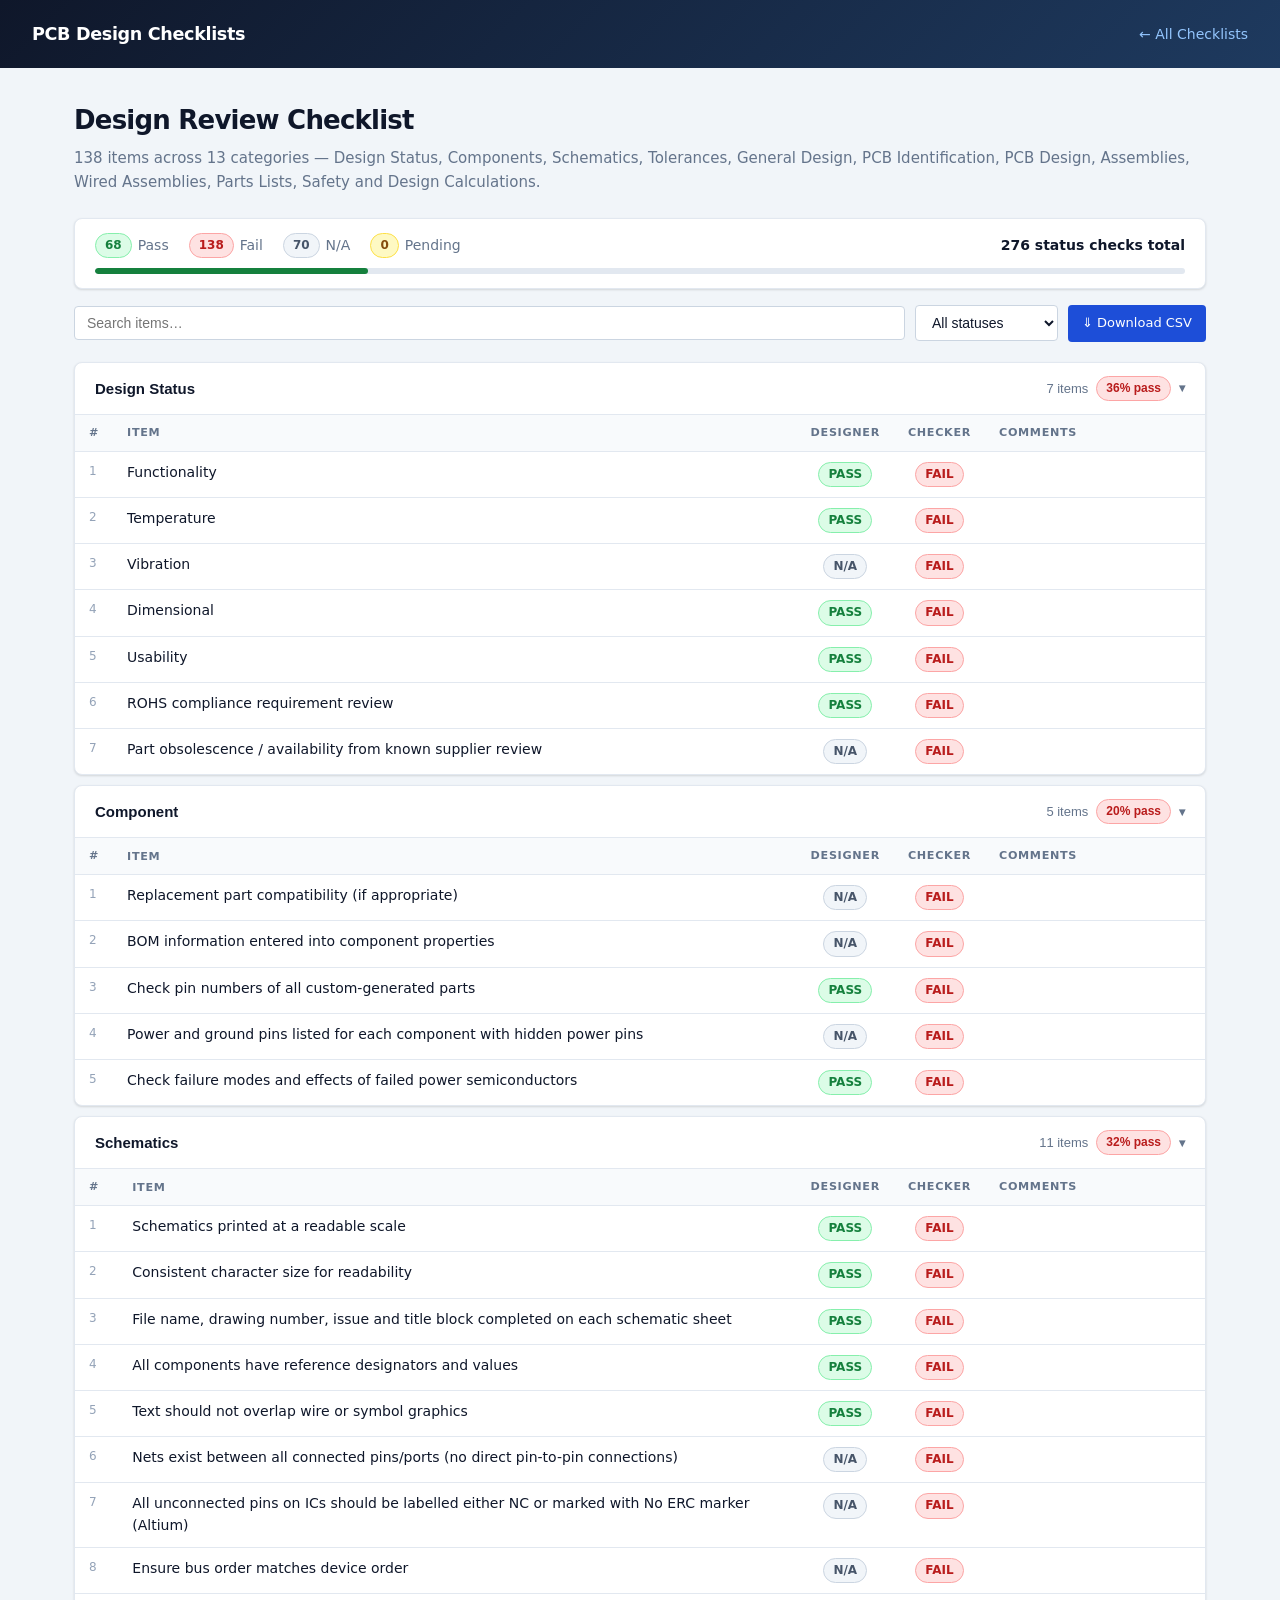
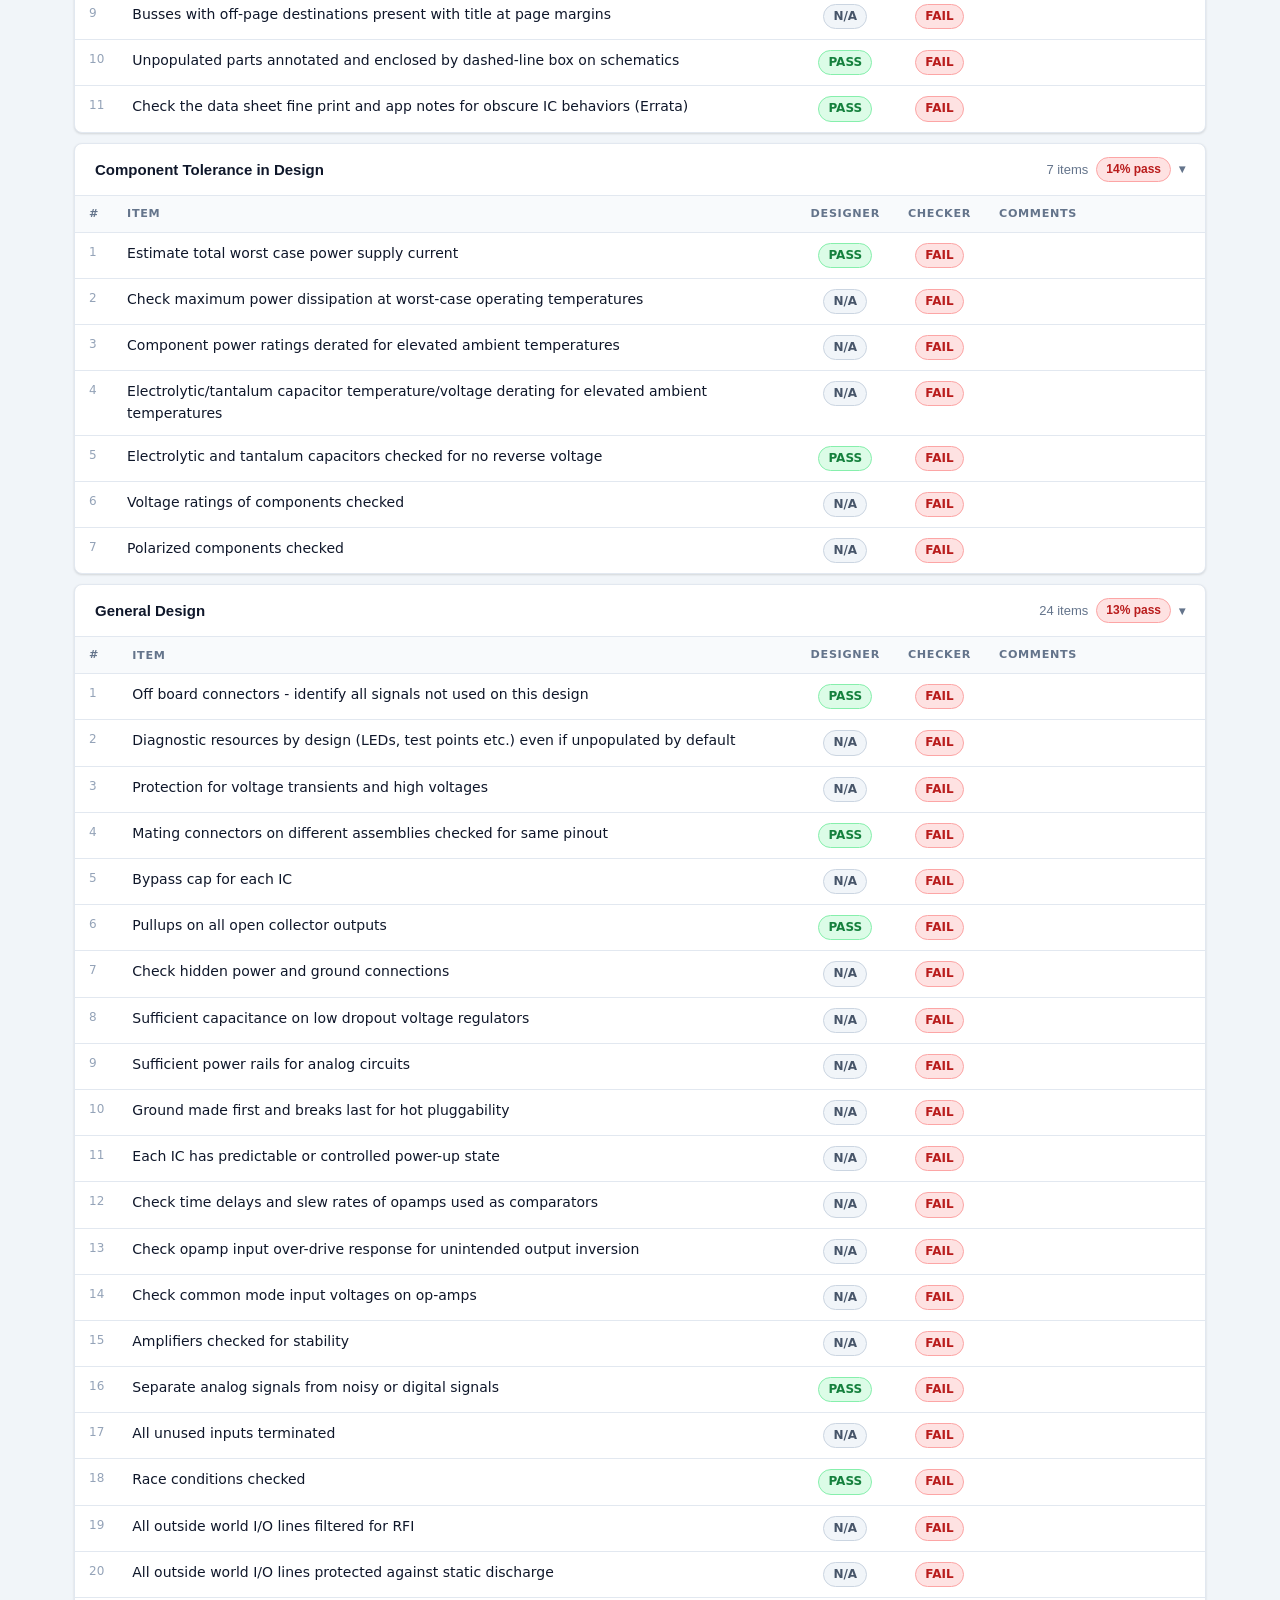
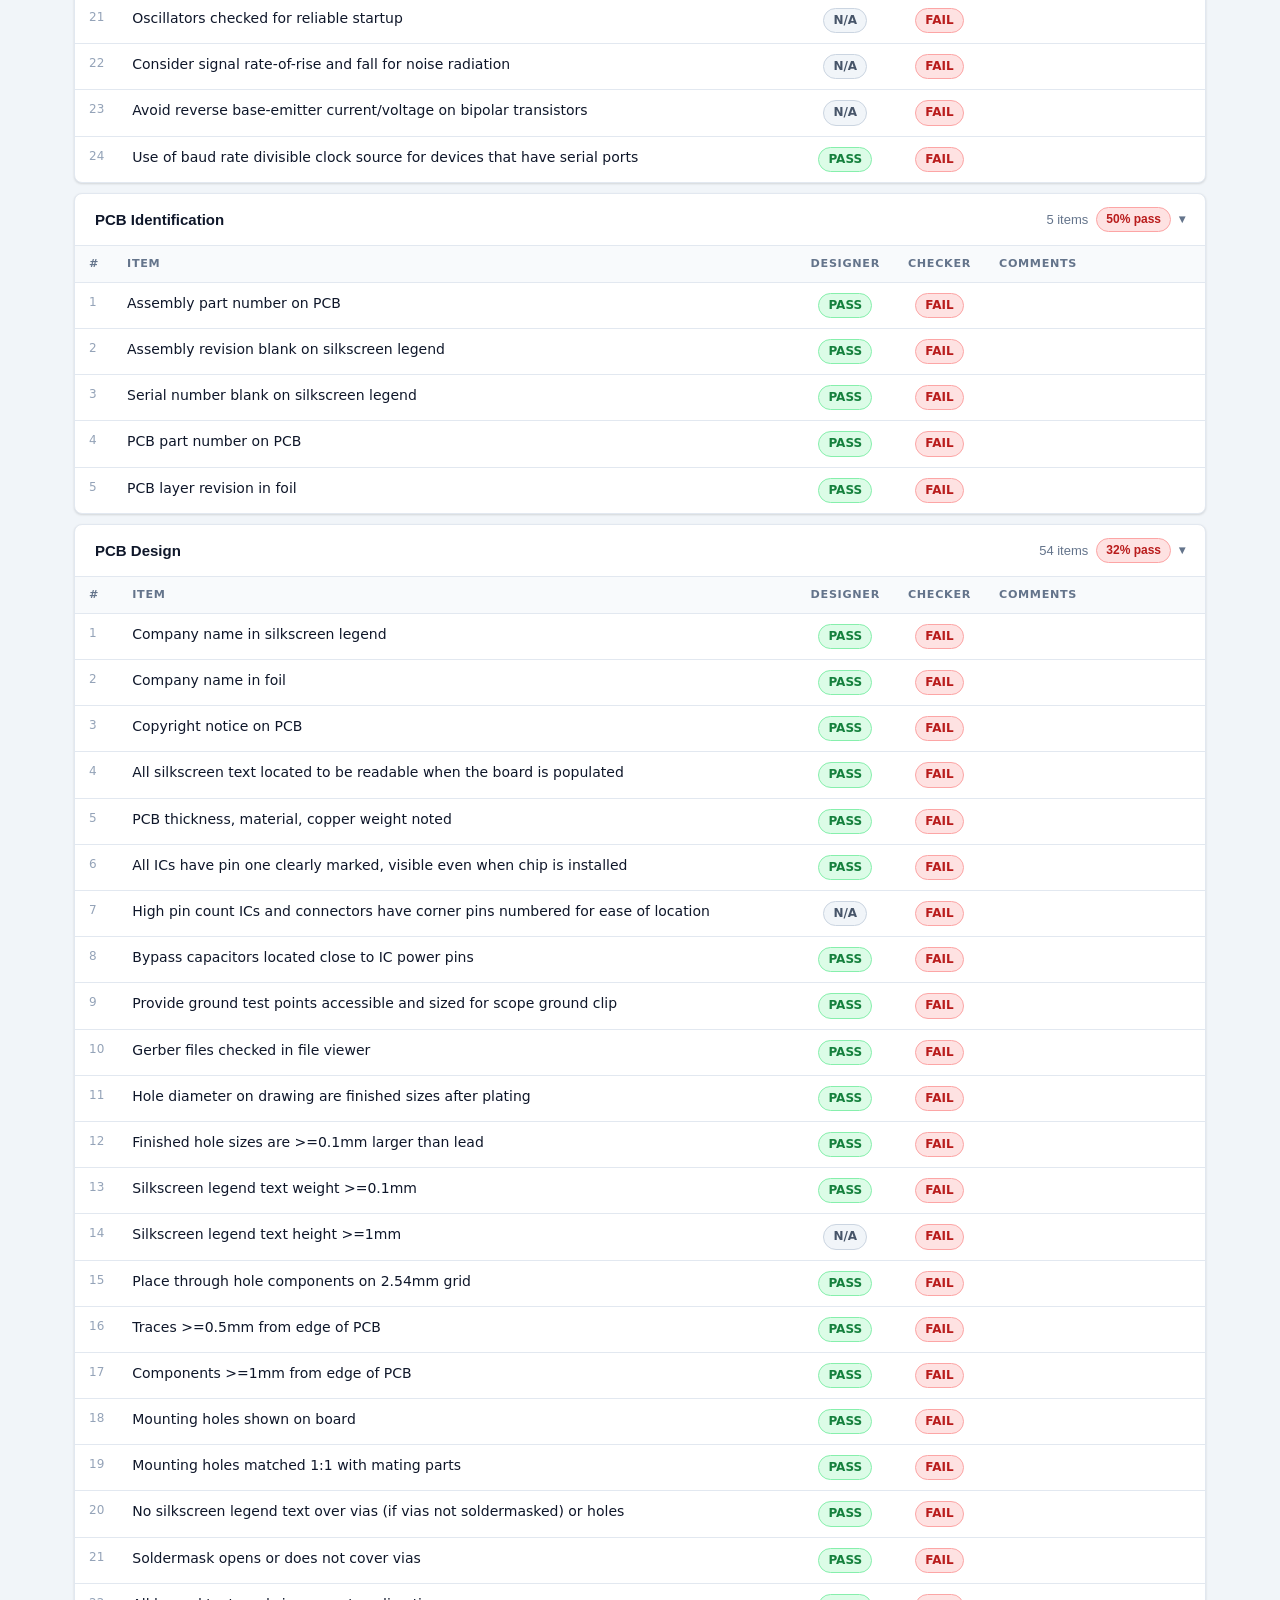
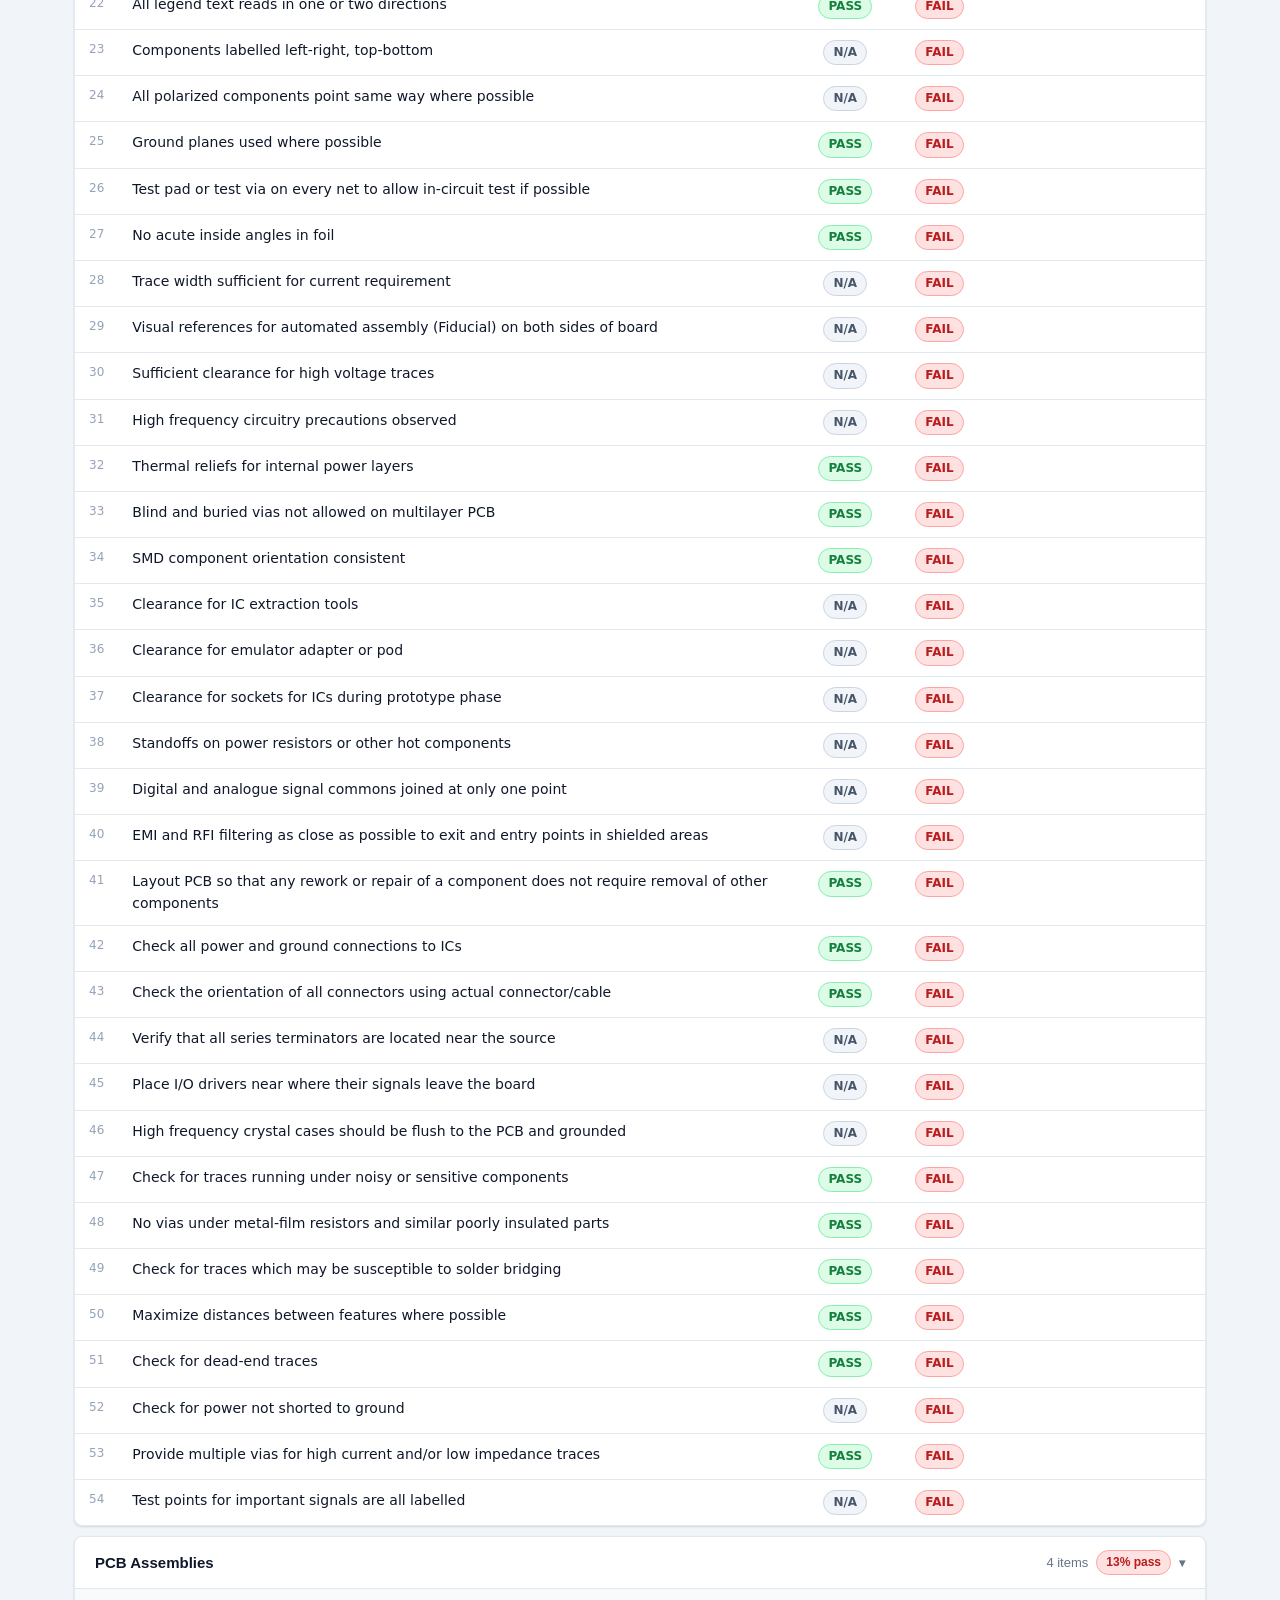
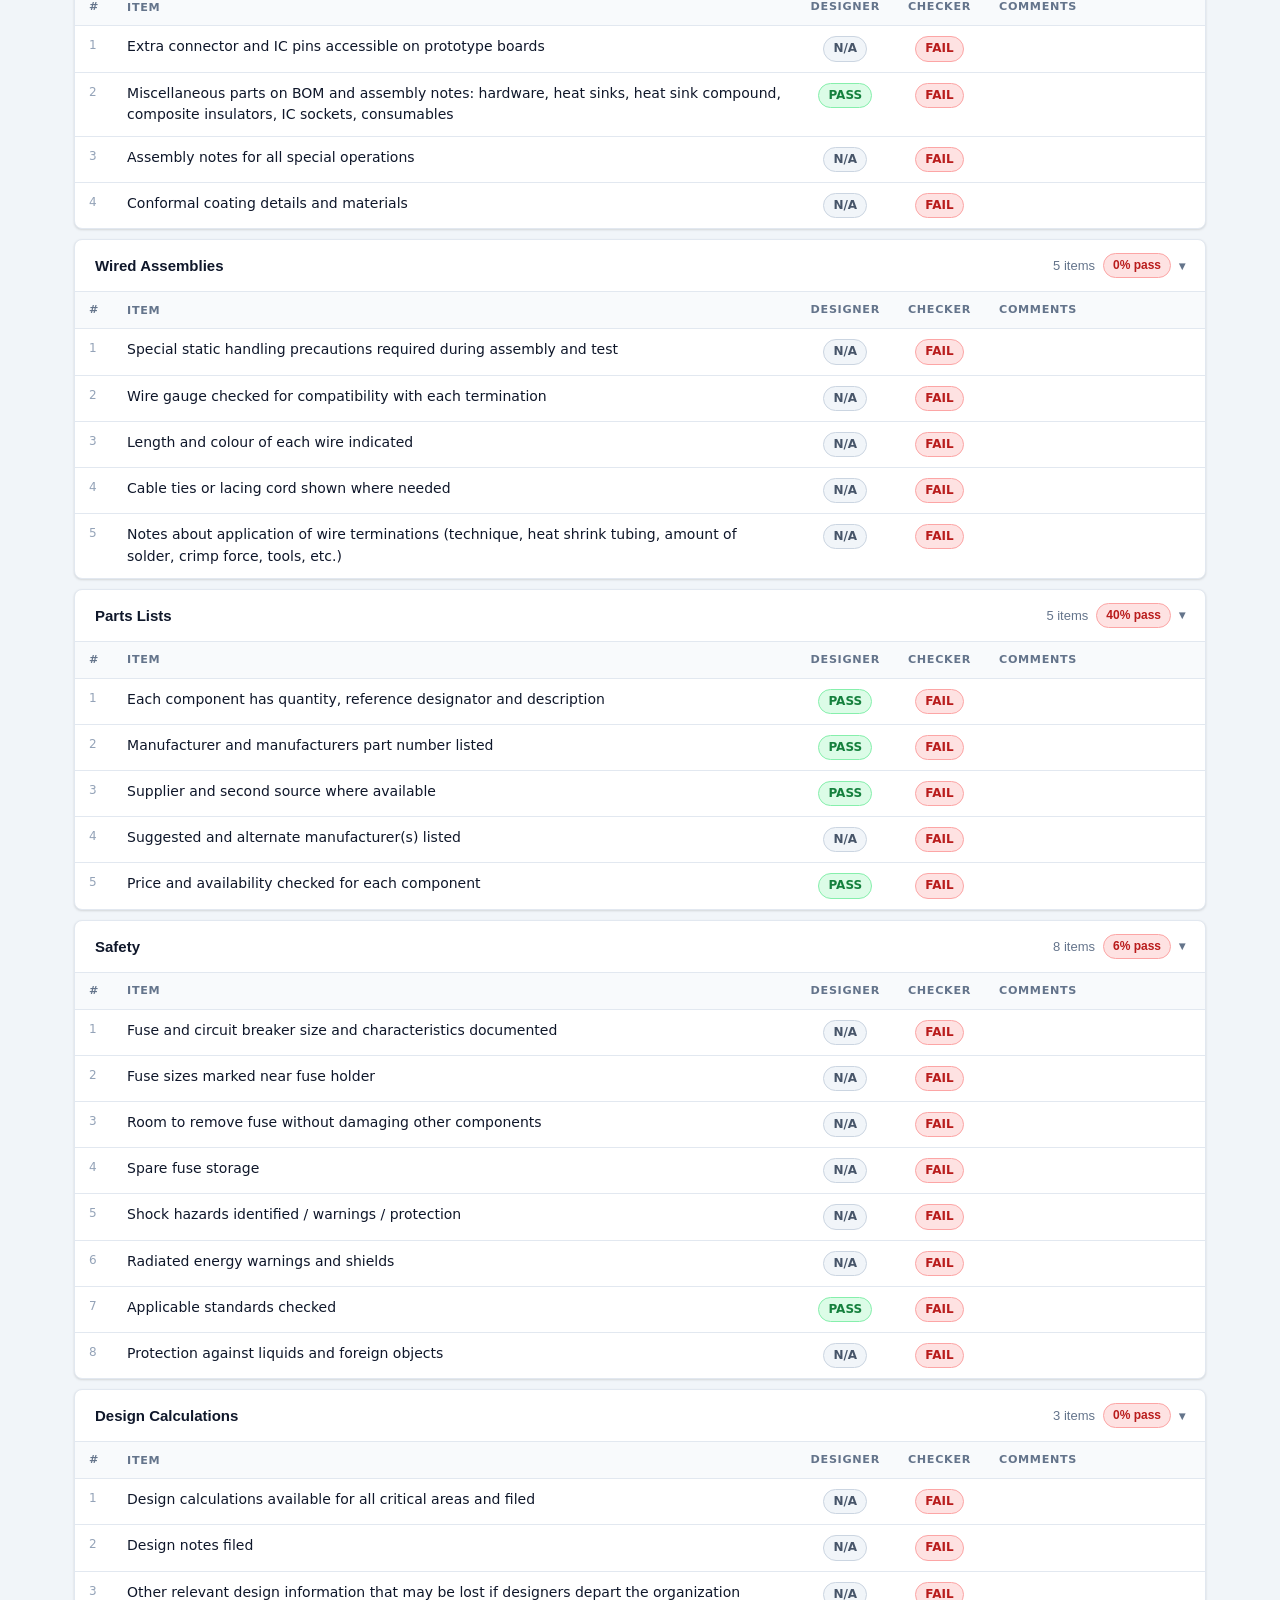
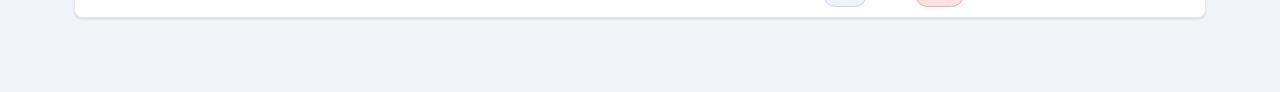
==== pages/design-review.html @ 7eba153f "first implementation" ====
<!DOCTYPE html>
<html lang="en">
<head>
  <meta charset="UTF-8">
  <meta name="viewport" content="width=device-width, initial-scale=1">
  <meta name="description" content="Comprehensive 138-item PCB design review checklist covering 13 categories.">
  <title>Design Review Checklist — PCB Design Checklists</title>
  <link rel="stylesheet" href="../assets/css/style.css">
</head>
<body>

  <header class="site-header">
    <div>
      <div class="site-title">PCB Design Checklists</div>
    </div>
    <a href="../index.html" class="back-link">&#8592; All Checklists</a>
  </header>

  <main>
    <h1 class="page-title">Design Review Checklist</h1>
    <p class="page-desc">138 items across 13 categories — Design Status, Components, Schematics, Tolerances, General Design, PCB Identification, PCB Design, Assemblies, Wired Assemblies, Parts Lists, Safety and Design Calculations.</p>
    <div id="checklist-container"></div>
  </main>

  <script src="../assets/js/csv-loader.js"></script>
  <script>
    PCBChecklists.renderChecklist({
      csvUrl:      '../checklists/csv/design_review_checklist.csv',
      groupKey:    'category',
      textKey:     'criteria',
      statusKeys:  [
        { key: 'designer_status', label: 'Designer' },
        { key: 'checker_status',  label: 'Checker'  }
      ],
      extraCols:   [{ key: 'comments', label: 'Comments' }],
      containerId: 'checklist-container'
    });
  </script>

</body>
</html>
---- assets/css/style.css ----
/* PCB Design Checklists — Shared Styles */

:root {
  --bg:             #f1f5f9;
  --surface:        #ffffff;
  --border:         #e2e8f0;
  --border-strong:  #cbd5e1;
  --text:           #0f172a;
  --text-muted:     #64748b;
  --text-light:     #94a3b8;
  --accent:         #1d4ed8;
  --accent-hover:   #1e40af;
  --accent-light:   #eff6ff;

  --pass-bg:      #dcfce7; --pass-text:    #15803d; --pass-border:    #86efac;
  --fail-bg:      #fee2e2; --fail-text:    #b91c1c; --fail-border:    #fca5a5;
  --na-bg:        #f1f5f9; --na-text:      #475569; --na-border:      #cbd5e1;
  --pending-bg:   #fef9c3; --pending-text: #854d0e; --pending-border: #fde047;

  --radius-sm: 4px;
  --radius:    8px;
  --radius-lg: 12px;
  --shadow:    0 1px 3px rgba(0,0,0,.08), 0 1px 2px rgba(0,0,0,.06);
  --shadow-md: 0 4px 6px -1px rgba(0,0,0,.1), 0 2px 4px -2px rgba(0,0,0,.1);
}

*, *::before, *::after { box-sizing: border-box; margin: 0; padding: 0; }

body {
  font-family: -apple-system, BlinkMacSystemFont, 'Segoe UI', system-ui, sans-serif;
  background: var(--bg);
  color: var(--text);
  line-height: 1.6;
  font-size: 15px;
}

/* ── Site Header ────────────────────────────────────────────────────────── */
.site-header {
  background: linear-gradient(135deg, #0f172a 0%, #1e3a5f 100%);
  color: #fff;
  padding: 20px 32px;
  display: flex;
  align-items: center;
  justify-content: space-between;
  gap: 16px;
  flex-wrap: wrap;
}
.site-header a     { color: #93c5fd; text-decoration: none; }
.site-header a:hover { color: #fff; text-decoration: underline; }
.site-title        { font-size: 1.1rem; font-weight: 700; letter-spacing: -0.02em; }
.site-subtitle     { font-size: 0.8125rem; color: #94a3b8; margin-top: 2px; }
.back-link         { font-size: 0.875rem; white-space: nowrap; }

/* ── Layout ─────────────────────────────────────────────────────────────── */
main { max-width: 1180px; margin: 0 auto; padding: 32px 24px 64px; }

/* ── Page heading ────────────────────────────────────────────────────────── */
.page-title { font-size: 1.625rem; font-weight: 700; margin-bottom: 4px; letter-spacing: -0.03em; }
.page-desc  { color: var(--text-muted); margin-bottom: 24px; font-size: 0.9375rem; }

/* ── Stats bar ───────────────────────────────────────────────────────────── */
.stats-bar {
  background: var(--surface);
  border: 1px solid var(--border);
  border-radius: var(--radius);
  padding: 14px 20px;
  margin-bottom: 16px;
  box-shadow: var(--shadow);
}
.stats-counts {
  display: flex;
  flex-wrap: wrap;
  gap: 10px 20px;
  align-items: center;
  margin-bottom: 10px;
  font-size: 0.875rem;
}
.stat-item         { display: flex; align-items: center; gap: 6px; color: var(--text-muted); }
.stat-item.total   { color: var(--text); font-weight: 600; margin-left: auto; }
.progress-wrap     { background: var(--border); border-radius: 99px; height: 6px; overflow: hidden; }
.progress-bar      { background: var(--pass-text); height: 100%; border-radius: 99px; transition: width 0.4s ease; min-width: 0; }

/* ── Controls ────────────────────────────────────────────────────────────── */
.controls { display: flex; flex-wrap: wrap; gap: 10px; margin-bottom: 20px; align-items: center; }

.controls input[type=search],
.controls select {
  padding: 8px 12px;
  border: 1px solid var(--border-strong);
  border-radius: var(--radius-sm);
  font-size: 0.875rem;
  background: var(--surface);
  color: var(--text);
  outline-offset: 2px;
}
.controls input[type=search] { flex: 1; min-width: 200px; }
.controls select              { cursor: pointer; }

.controls input[type=search]:focus,
.controls select:focus        { outline: 2px solid var(--accent); border-color: var(--accent); }

.btn-download {
  margin-left: auto;
  padding: 8px 14px;
  background: var(--accent);
  color: #fff;
  border-radius: var(--radius-sm);
  text-decoration: none;
  font-size: 0.8125rem;
  font-weight: 500;
  white-space: nowrap;
  transition: background 0.15s;
}
.btn-download:hover { background: var(--accent-hover); }

/* ── Category group ──────────────────────────────────────────────────────── */
.cat-group {
  background: var(--surface);
  border: 1px solid var(--border);
  border-radius: var(--radius);
  margin-bottom: 10px;
  box-shadow: var(--shadow);
  overflow: hidden;
}
.cat-header {
  width: 100%;
  display: flex;
  align-items: center;
  justify-content: space-between;
  padding: 13px 20px;
  background: none;
  border: none;
  cursor: pointer;
  font-size: 0.9375rem;
  font-weight: 600;
  color: var(--text);
  text-align: left;
  transition: background 0.1s;
}
.cat-header:hover  { background: #f8fafc; }
.cat-name          { flex: 1; }
.cat-meta          { display: flex; align-items: center; gap: 8px; }
.cat-count         { font-size: 0.8125rem; color: var(--text-muted); font-weight: 400; }
.cat-chevron       { font-size: 0.75rem; color: var(--text-muted); transition: transform 0.2s; user-select: none; }

/* ── Table ───────────────────────────────────────────────────────────────── */
.cat-body          { border-top: 1px solid var(--border); overflow-x: auto; }

.checklist-table   { width: 100%; border-collapse: collapse; font-size: 0.875rem; }
.checklist-table thead      { background: #f8fafc; }
.checklist-table th {
  padding: 9px 14px;
  text-align: left;
  font-size: 0.7rem;
  font-weight: 700;
  text-transform: uppercase;
  letter-spacing: 0.06em;
  color: var(--text-muted);
  border-bottom: 1px solid var(--border);
  white-space: nowrap;
}
.checklist-table td {
  padding: 10px 14px;
  border-bottom: 1px solid var(--border);
  vertical-align: top;
}
.checklist-table tbody tr:last-child td { border-bottom: none; }
.checklist-table tbody tr:hover         { background: var(--accent-light); }

.col-num    { width: 36px;  color: var(--text-light); font-size: 0.75rem; font-variant-numeric: tabular-nums; }
.col-text   { line-height: 1.55; }
.col-status { width: 78px; text-align: center; white-space: nowrap; }
.col-extra  { width: 220px; color: var(--text-muted); font-size: 0.8125rem; line-height: 1.45; }
.note-text  { font-style: italic; }

/* ── Badges ──────────────────────────────────────────────────────────────── */
.badge {
  display: inline-block;
  padding: 2px 9px;
  border-radius: 99px;
  font-size: 0.75rem;
  font-weight: 600;
  border: 1px solid transparent;
  line-height: 1.6;
  white-space: nowrap;
}
.badge-pass    { background: var(--pass-bg);    color: var(--pass-text);    border-color: var(--pass-border); }
.badge-fail    { background: var(--fail-bg);    color: var(--fail-text);    border-color: var(--fail-border); }
.badge-na      { background: var(--na-bg);      color: var(--na-text);      border-color: var(--na-border); }
.badge-pending { background: var(--pending-bg); color: var(--pending-text); border-color: var(--pending-border); }
.badge-empty   { background: var(--na-bg);      color: var(--text-light);   border-color: var(--border); }

/* ── Loading / error states ─────────────────────────────────────────────── */
.loading { padding: 48px; text-align: center; color: var(--text-muted); }
.error   { padding: 48px; text-align: center; color: #b91c1c; }

/* No results message */
.no-results { padding: 24px; text-align: center; color: var(--text-muted); font-size: 0.875rem; }

/* ── Index page ──────────────────────────────────────────────────────────── */
.hero          { margin-bottom: 4px; }
.hero-title    { font-size: 2rem; font-weight: 800; letter-spacing: -0.04em; margin-bottom: 8px; }
.hero-subtitle { font-size: 1rem; color: var(--text-muted); max-width: 560px; line-height: 1.6; }

.checklist-grid {
  display: grid;
  grid-template-columns: repeat(auto-fill, minmax(290px, 1fr));
  gap: 18px;
  margin-top: 28px;
}
.checklist-card {
  background: var(--surface);
  border: 1px solid var(--border);
  border-radius: var(--radius-lg);
  padding: 22px 24px;
  text-decoration: none;
  color: var(--text);
  box-shadow: var(--shadow);
  transition: box-shadow 0.2s, transform 0.15s, border-color 0.2s;
  display: flex;
  flex-direction: column;
  gap: 7px;
}
.checklist-card:hover  { box-shadow: var(--shadow-md); transform: translateY(-2px); border-color: var(--accent); }
.card-icon   { font-size: 1.75rem; line-height: 1; }
.card-title  { font-size: 1.0625rem; font-weight: 700; margin-top: 2px; }
.card-desc   { font-size: 0.875rem; color: var(--text-muted); line-height: 1.55; }
.card-meta   { font-size: 0.8125rem; color: var(--text-light); margin-top: auto; padding-top: 10px; border-top: 1px solid var(--border); }

/* ── Responsive ──────────────────────────────────────────────────────────── */
@media (max-width: 640px) {
  .site-header    { padding: 16px 20px; }
  main            { padding: 20px 16px 48px; }
  .controls       { flex-direction: column; align-items: stretch; }
  .btn-download   { margin-left: 0; text-align: center; }
  .stat-item.total{ margin-left: 0; }
  .col-extra      { display: none; }
  .hero-title     { font-size: 1.5rem; }
}

@media print {
  .controls, .btn-download, .cat-chevron { display: none !important; }
  .cat-body   { display: block !important; }
  body        { background: white; }
  .checklist-table { font-size: 10pt; }
  .cat-group  { box-shadow: none; border: 1px solid #ccc; }
}
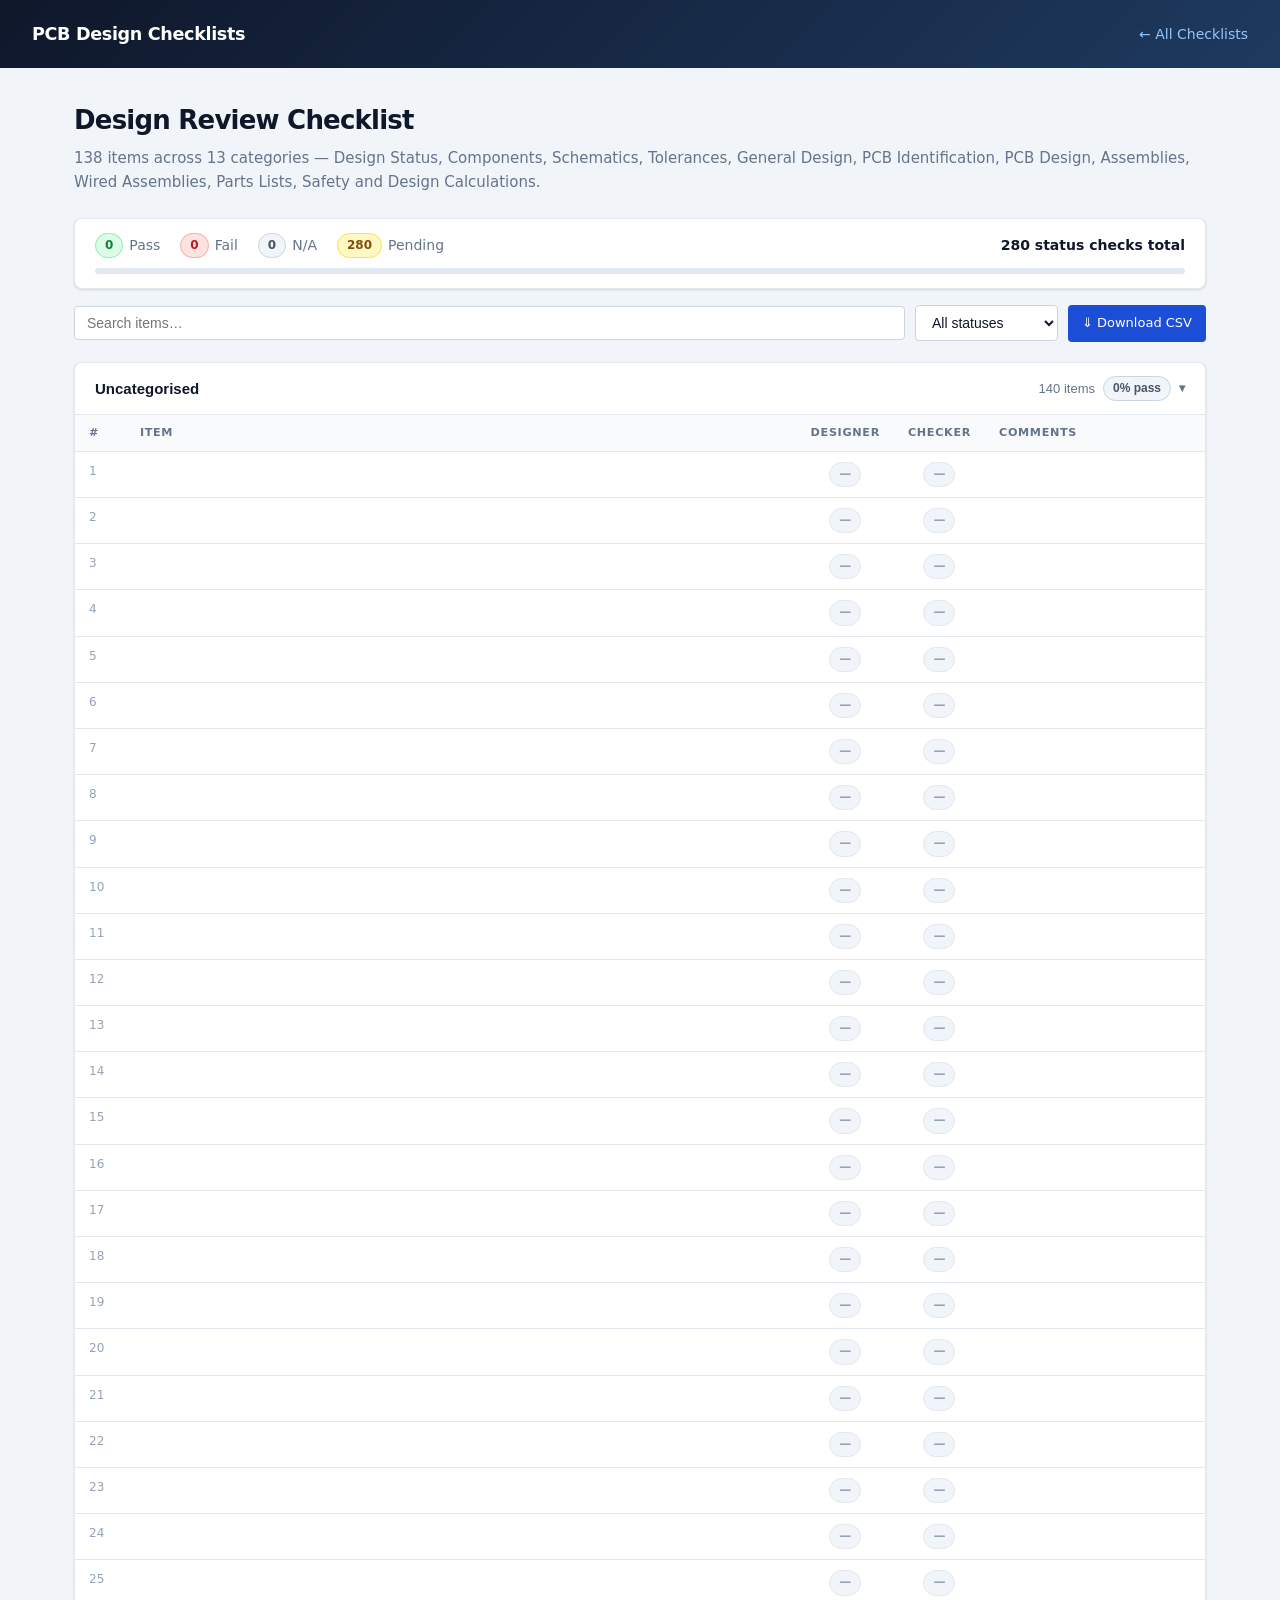
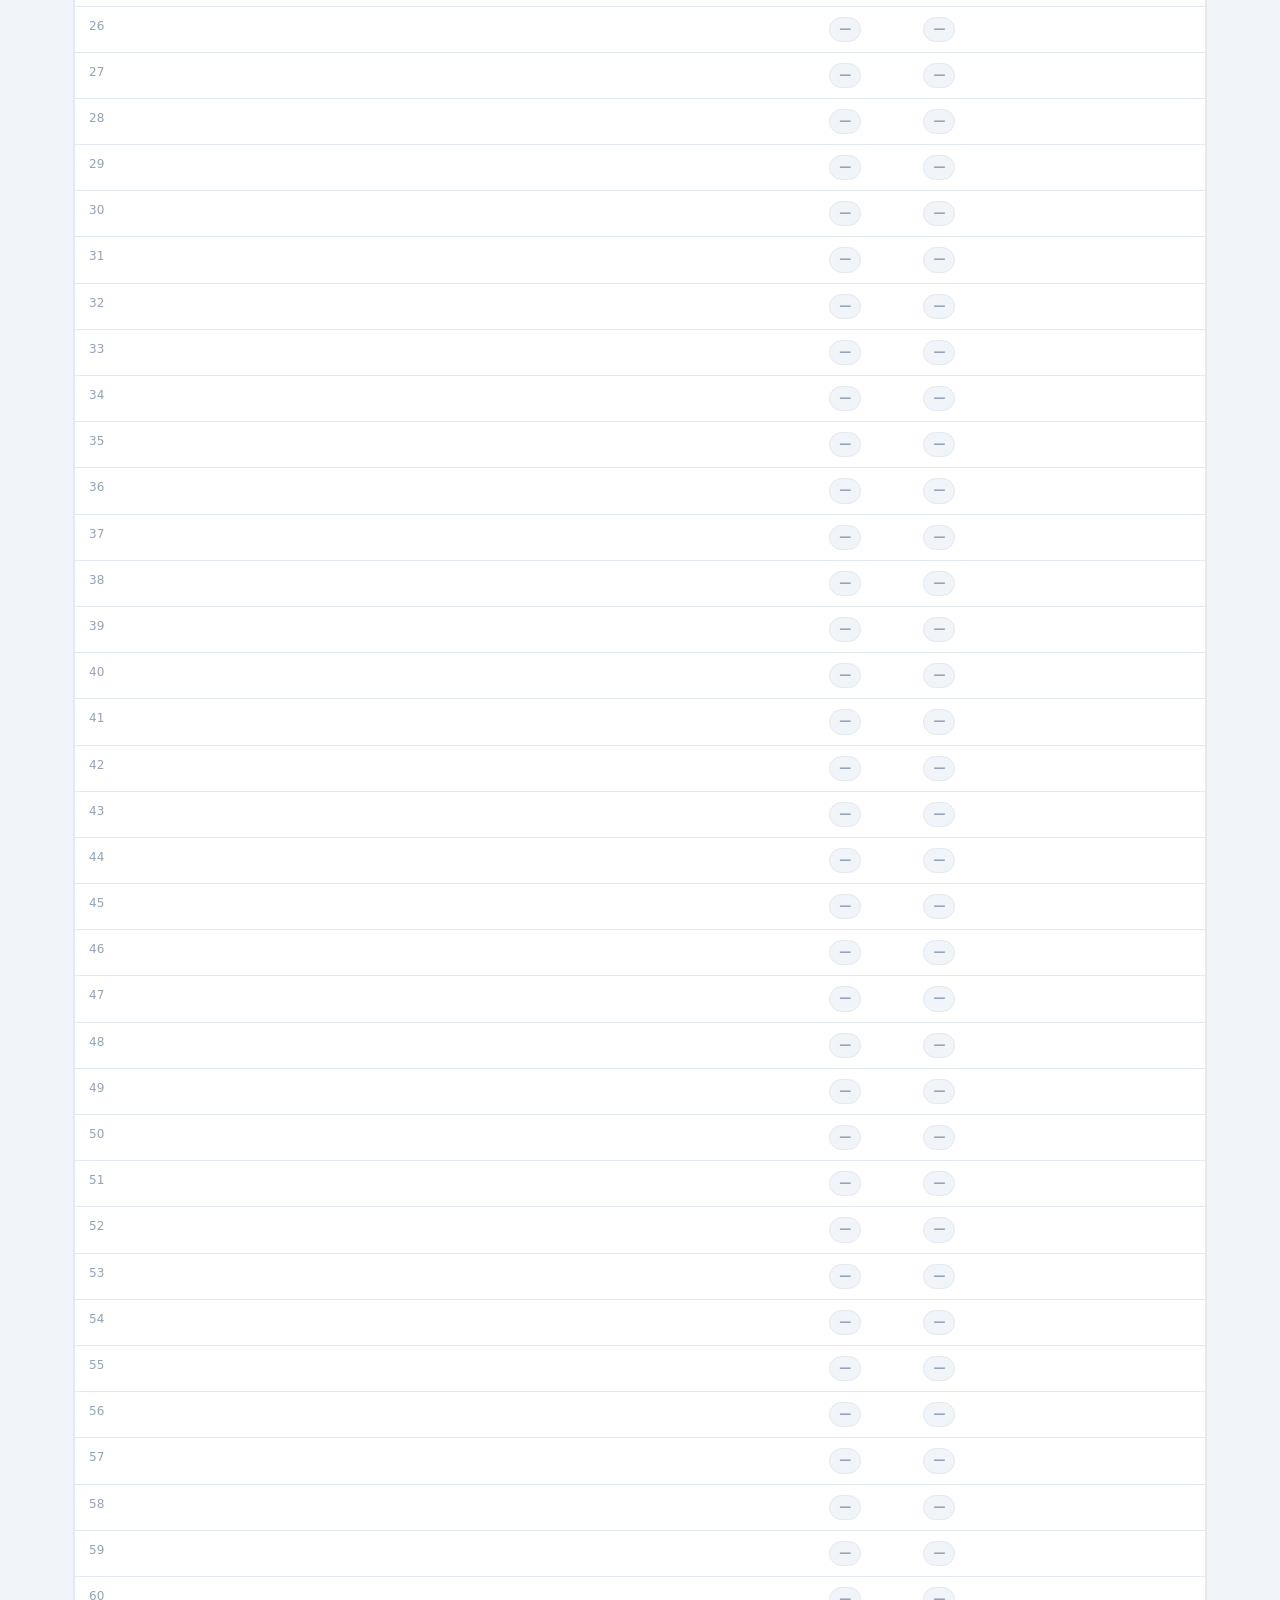
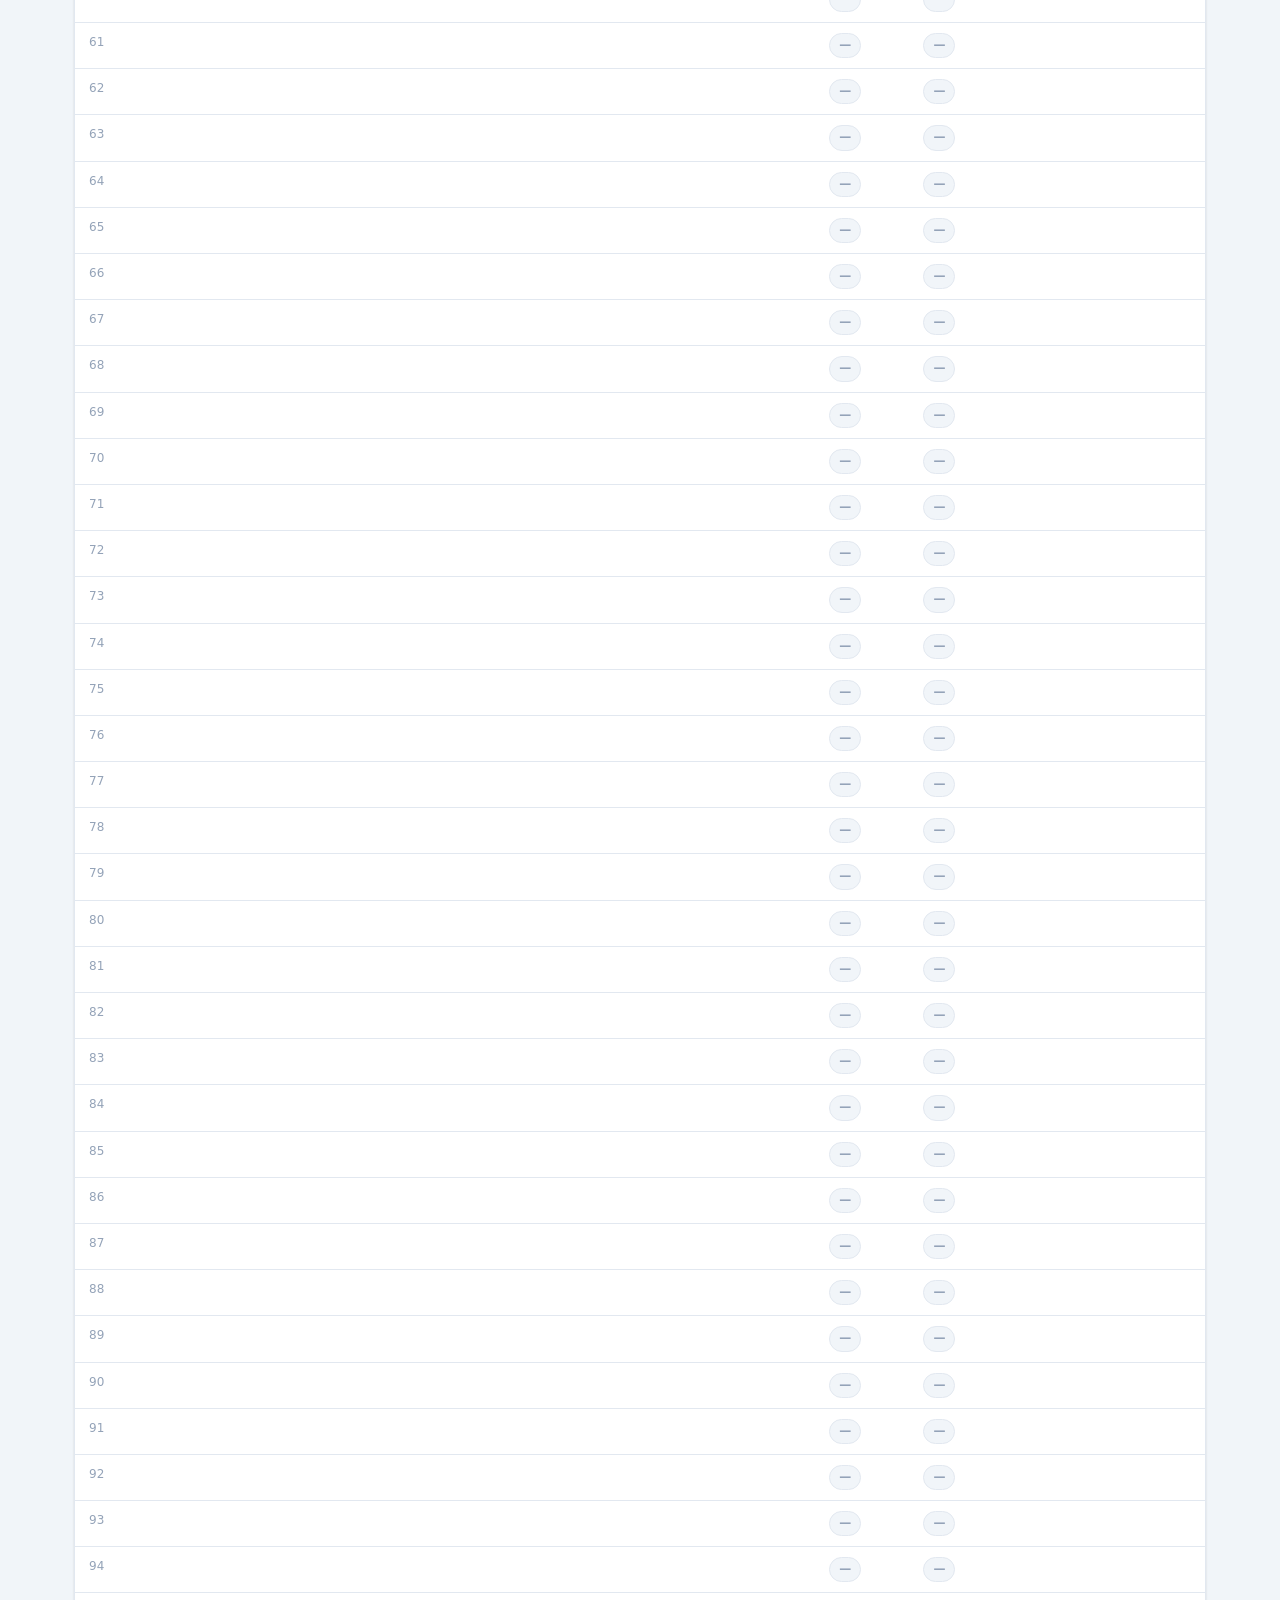
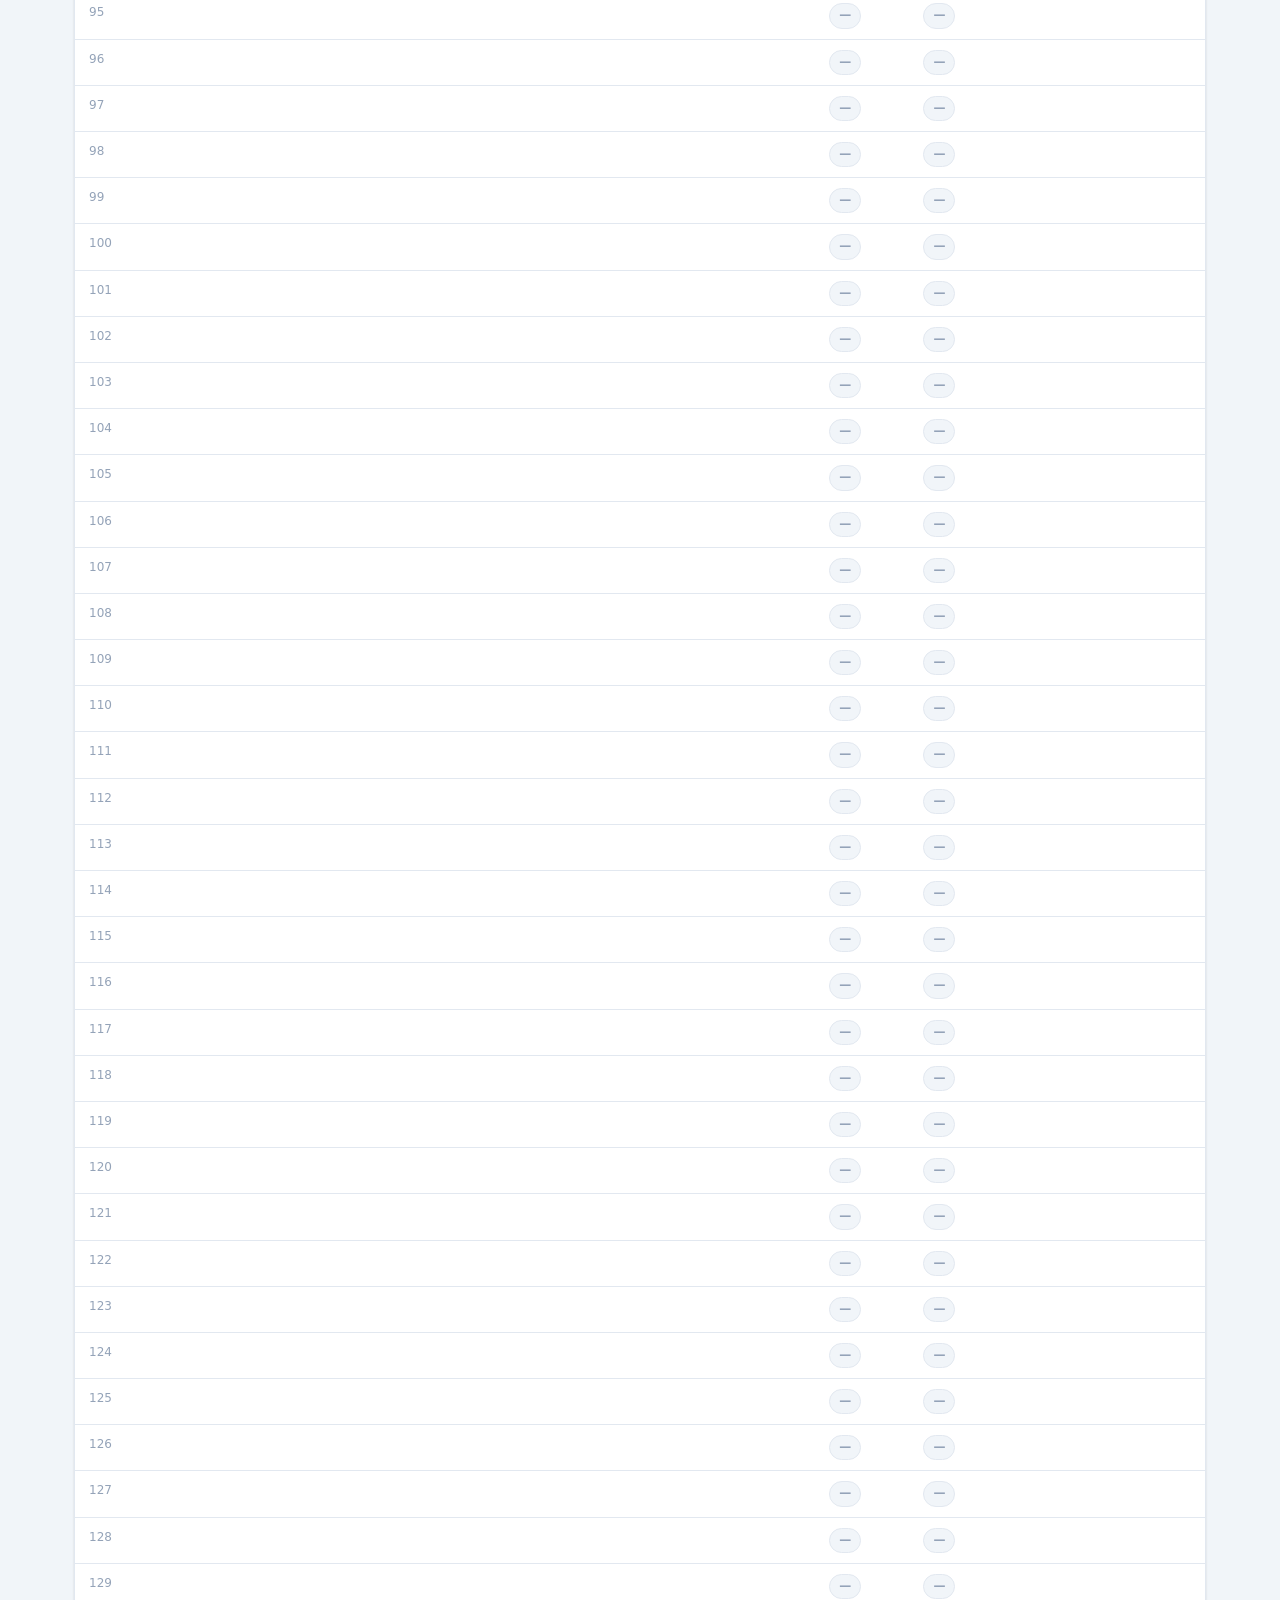
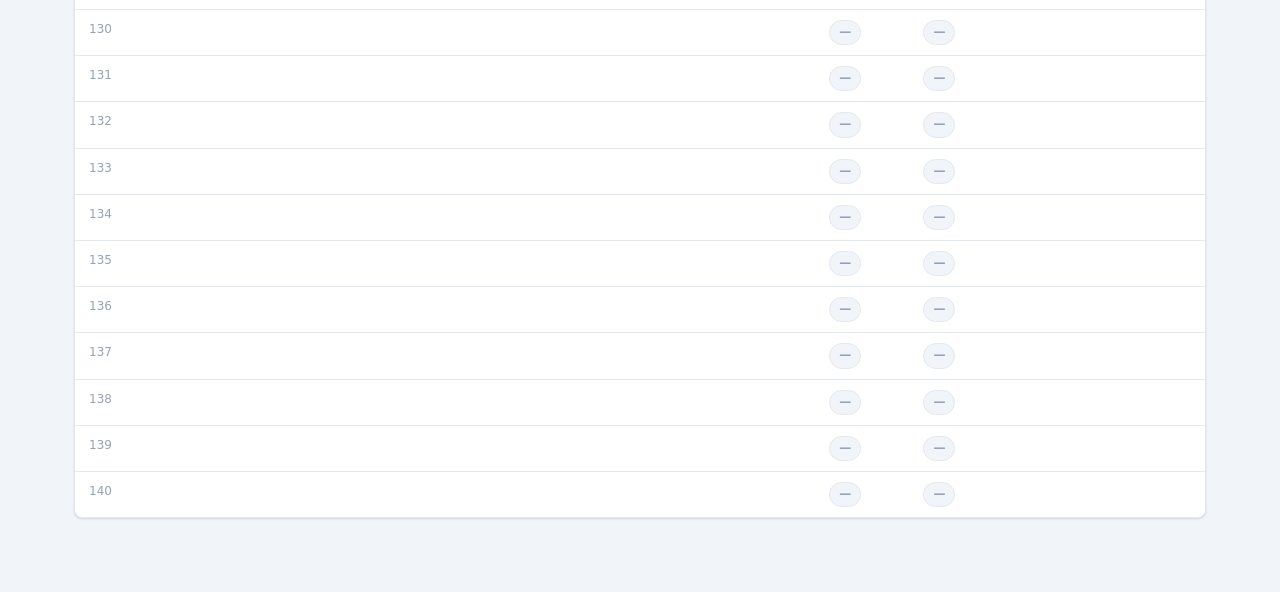
==== commit 534a3106: "added LICENSE" ====
--- a/pages/design-review.html
+++ b/pages/design-review.html
@@ -1,3 +1,7 @@
+<!--
+  SPDX-License-Identifier: GPL-3.0-or-later
+  SPDX-FileCopyrightText: 2026 Tine Zata
+-->
 <!DOCTYPE html>
 <html lang="en">
 <head>
--- a/assets/css/style.css
+++ b/assets/css/style.css
@@ -1,3 +1,6 @@
+/* SPDX-License-Identifier: GPL-3.0-or-later */
+/* SPDX-FileCopyrightText: 2026 Tine Zata */
+
 /* PCB Design Checklists — Shared Styles */
 
 :root {
